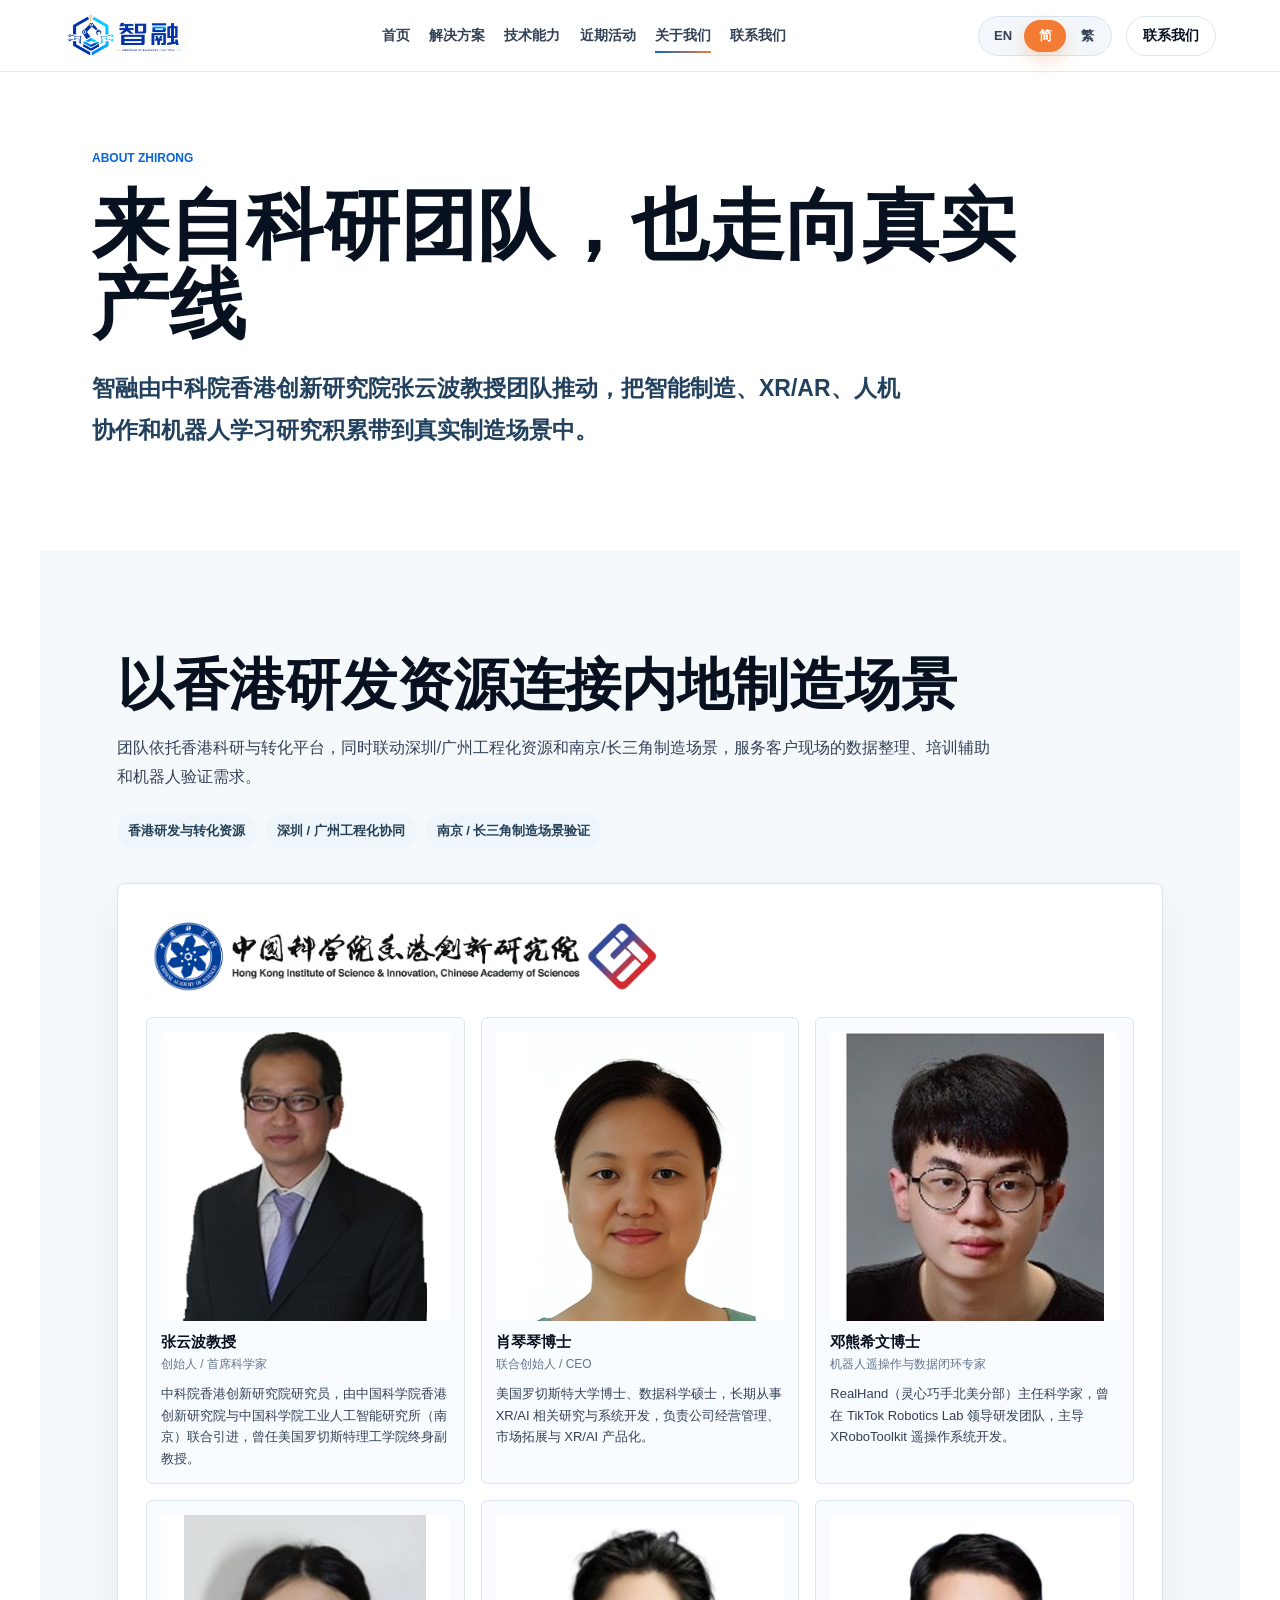
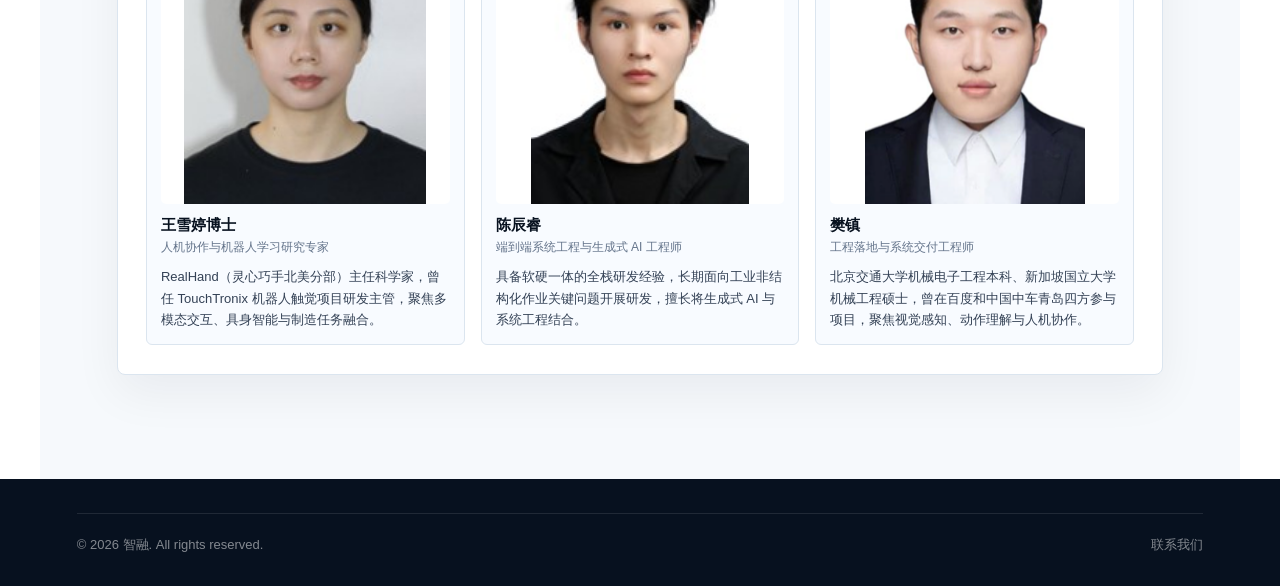
==== about.html @ 524737fd "Update site content and publish technology route media" ====
﻿<!doctype html>
<html lang="zh-CN">
  <head>
    <meta charset="utf-8" />
    <meta name="viewport" content="width=device-width, initial-scale=1" />
    <title>关于我们 | 智融</title>
    <meta name="description" content="智融由中科院香港创新研究院张云波教授团队推动，服务先进制造企业现场智能化升级。" />
    <link rel="icon" href="assets/brand/zhirong-logo.png" />
    <link rel="stylesheet" href="styles.css?v=20260602l" />
  </head>
  <body data-page="about">
    <header class="site-header" data-header>
      <a class="brand" href="index.html" aria-label="智融首页"><img src="assets/brand/zhirong-logo.png" alt="智融" /></a>
      <button class="nav-toggle" type="button" aria-label="打开导航" aria-expanded="false" data-nav-toggle><span></span><span></span></button>
      <nav class="site-nav" data-nav>
        <a href="index.html">首页</a>
        <a href="solutions.html">解决方案</a>
        <a href="technology.html">技术能力</a>
        <a href="activities.html">近期活动</a>
        <a href="about.html">关于我们</a>
        <a href="contact.html">联系我们</a>
      </nav>
      <div class="header-actions" aria-label="语言与联系入口">
        <div class="language-switch" role="group" aria-label="Language"><button type="button" data-lang="en">EN</button><button type="button" data-lang="zh-CN" class="active">简</button><button type="button" data-lang="zh-HK">繁</button></div>
        <a class="header-contact" href="contact.html">联系我们</a>
      </div>
    </header>

    <main>
      <section class="page-hero">
        <p class="eyebrow">About Zhirong</p>
        <h1>来自科研团队，也走向真实产线</h1>
        <p>智融由中科院香港创新研究院张云波教授团队推动，把智能制造、XR/AR、人机协作和机器人学习研究积累带到真实制造场景中。</p>
      </section>

      <section class="section about-section">
        <div class="about-copy">
          <h2>以香港研发资源连接内地制造场景</h2>
          <p>团队依托香港科研与转化平台，同时联动深圳/广州工程化资源和南京/长三角制造场景，服务客户现场的数据整理、培训辅助和机器人验证需求。</p>
          <div class="about-tags"><span>香港研发与转化资源</span><span>深圳 / 广州工程化协同</span><span>南京 / 长三角制造场景验证</span></div>
        </div>
        <div class="about-panel">
          <img src="assets/brand/hksi-logo.png" alt="中国科学院香港创新研究院" />
          <div class="team-portraits team-directory" aria-label="核心团队">
            <article><img src="assets/team/zhang-yunbo.png" alt="张云波教授" /><strong>张云波教授</strong><span>创始人 / 首席科学家</span><p>中科院香港创新研究院研究员，由中国科学院香港创新研究院与中国科学院工业人工智能研究所（南京）联合引进，曾任美国罗切斯特理工学院终身副教授。</p></article>
            <article><img src="assets/team/xiao-qinqin.png" alt="肖琴琴博士" /><strong>肖琴琴博士</strong><span>联合创始人 / CEO</span><p>美国罗切斯特大学博士、数据科学硕士，长期从事 XR/AI 相关研究与系统开发，负责公司经营管理、市场拓展与 XR/AI 产品化。</p></article>
            <article><img src="assets/team/deng-xiongxiwen.jpg" alt="邓熊希文博士" /><strong>邓熊希文博士</strong><span>机器人遥操作与数据闭环专家</span><p>RealHand（灵心巧手北美分部）主任科学家，曾在 TikTok Robotics Lab 领导研发团队，主导 XRoboToolkit 遥操作系统开发。</p></article>
            <article><img src="assets/team/wang-xueting.jpg" alt="王雪婷博士" /><strong>王雪婷博士</strong><span>人机协作与机器人学习研究专家</span><p>RealHand（灵心巧手北美分部）主任科学家，曾任 TouchTronix 机器人触觉项目研发主管，聚焦多模态交互、具身智能与制造任务融合。</p></article>
            <article><img src="assets/team/chen-chenrui.jpg" alt="陈辰睿" /><strong>陈辰睿</strong><span>端到端系统工程与生成式 AI 工程师</span><p>具备软硬一体的全栈研发经验，长期面向工业非结构化作业关键问题开展研发，擅长将生成式 AI 与系统工程结合。</p></article>
            <article><img src="assets/team/fan-zhen.png" alt="樊镇" /><strong>樊镇</strong><span>工程落地与系统交付工程师</span><p>北京交通大学机械电子工程本科、新加坡国立大学机械工程硕士，曾在百度和中国中车青岛四方参与项目，聚焦视觉感知、动作理解与人机协作。</p></article>
          </div>
        </div>
      </section>
    </main>

    <footer class="site-footer compact-footer">
      <div class="footer-bottom"><span>© 2026 智融. All rights reserved.</span><a href="contact.html">联系我们</a></div>
    </footer>
    <script src="script.js?v=20260602l"></script>
  </body>
</html>
---- styles.css ----
:root {
  color-scheme: light;
  --ink: #07111f;
  --ink-soft: #334155;
  --muted: #64748b;
  --line: #dbe5ef;
  --paper: #f6f9fc;
  --white: #ffffff;
  --blue: #0b64d8;
  --cyan: #02a5c7;
  --orange: #f47b34;
  --green: #0f9f6e;
  --radius: 8px;
  --shadow: 0 24px 72px rgba(15, 23, 42, 0.1);
  --content: 1240px;
}

* {
  box-sizing: border-box;
}

html {
  scroll-behavior: smooth;
  scroll-padding-top: 72px;
}

body {
  margin: 0;
  color: var(--ink);
  background: var(--white);
  font-family: Inter, "PingFang SC", "Microsoft YaHei", "Noto Sans SC", Arial, sans-serif;
  overflow-x: hidden;
}

body.nav-open {
  overflow: hidden;
}

a {
  color: inherit;
  text-decoration: none;
}

img {
  display: block;
  max-width: 100%;
}

h1,
h2,
h3,
p {
  margin-top: 0;
}

h1 {
  margin-bottom: 24px;
  max-width: 940px;
  font-size: clamp(46px, 5.7vw, 82px);
  line-height: 1.03;
  font-weight: 880;
}

html[lang="en"] h1 {
  font-size: clamp(38px, 4.3vw, 60px);
  line-height: 1.08;
}

body[data-page="home"] .hero h1 {
  max-width: 900px;
}

@media (min-width: 1280px) {
  body[data-page="home"] .hero h1 {
    font-size: 72px;
  }
}

h2 {
  margin-bottom: 18px;
  font-size: clamp(31px, 4.7vw, 56px);
  line-height: 1.08;
  font-weight: 840;
}

h3 {
  margin-bottom: 12px;
  font-size: 22px;
  line-height: 1.28;
}

p {
  color: var(--ink-soft);
  line-height: 1.82;
}

.site-header {
  position: fixed;
  inset: 0 0 auto;
  z-index: 40;
  display: flex;
  align-items: center;
  justify-content: space-between;
  gap: 18px;
  height: 72px;
  padding: 0 clamp(20px, 5vw, 72px);
  background: rgba(255, 255, 255, 0.86);
  border-bottom: 1px solid rgba(219, 229, 239, 0.78);
  backdrop-filter: blur(18px);
}

.site-header.is-scrolled {
  box-shadow: 0 12px 36px rgba(15, 23, 42, 0.08);
}

.brand {
  display: inline-flex;
  align-items: center;
  width: 126px;
}

.brand img {
  width: 100%;
}

.site-nav {
  display: flex;
  align-items: center;
  gap: clamp(12px, 1.5vw, 24px);
  color: var(--ink-soft);
  font-size: 14px;
  font-weight: 720;
}

.site-nav a {
  position: relative;
  padding: 10px 0;
}

.site-nav a::after {
  position: absolute;
  right: 0;
  bottom: 2px;
  left: 0;
  height: 2px;
  content: "";
  background: linear-gradient(90deg, var(--blue), var(--orange));
  transform: scaleX(0);
  transform-origin: left;
  transition: transform 180ms ease;
}

.site-nav a:hover::after,
.site-nav a.active::after {
  transform: scaleX(1);
}

.nav-toggle {
  display: none;
  width: 44px;
  height: 44px;
  padding: 0;
  background: var(--white);
  border: 1px solid var(--line);
  border-radius: 6px;
}

.nav-toggle span {
  display: block;
  width: 22px;
  height: 2px;
  margin: 6px auto;
  background: var(--ink);
}

.header-actions {
  display: flex;
  align-items: center;
  gap: 14px;
  flex: 0 0 auto;
}

.language-switch {
  display: inline-grid;
  grid-template-columns: repeat(3, 42px);
  height: 40px;
  padding: 3px;
  background: #f3f7fb;
  border: 1px solid var(--line);
  border-radius: 999px;
}

.language-switch button {
  min-width: 0;
  padding: 0;
  color: var(--ink-soft);
  font: inherit;
  font-size: 13px;
  font-weight: 850;
  background: transparent;
  border: 0;
  border-radius: 999px;
  cursor: pointer;
}

.language-switch button.active {
  color: var(--white);
  background: var(--orange);
  box-shadow: 0 8px 18px rgba(244, 123, 52, 0.24);
}

.header-contact {
  display: inline-flex;
  align-items: center;
  justify-content: center;
  min-height: 40px;
  padding: 0 16px;
  color: var(--ink);
  font-size: 14px;
  font-weight: 850;
  background: var(--white);
  border: 1px solid var(--line);
  border-radius: 999px;
}

.eyebrow {
  margin: 0 0 16px;
  color: var(--blue);
  font-size: 12px;
  font-weight: 850;
  letter-spacing: 0;
  text-transform: uppercase;
}

.hero {
  min-height: 100svh;
  width: 100%;
  margin: 0 auto;
  display: grid;
  grid-template-columns: minmax(560px, 1.08fr) minmax(430px, 0.92fr);
  gap: clamp(44px, 5.8vw, 92px);
  align-items: center;
  padding:
    126px max(clamp(42px, 6vw, 96px), calc((100vw - 1480px) / 2 + 96px))
    88px;
  overflow: hidden;
  background:
    radial-gradient(circle at 76% 22%, rgba(2, 165, 199, 0.14), transparent 32%),
    radial-gradient(circle at 48% 52%, rgba(11, 100, 216, 0.055), transparent 34%),
    linear-gradient(180deg, #ffffff 0%, #f8fbff 54%, #eef6fb 100%);
}

.hero-copy {
  position: relative;
  z-index: 2;
}

.hero-lede {
  max-width: 820px;
  margin-bottom: 32px;
  color: #21415e;
  font-size: clamp(18px, 1.65vw, 23px);
  font-weight: 680;
}

.hero-actions {
  display: flex;
  flex-wrap: wrap;
  gap: 14px;
}

.button {
  display: inline-flex;
  align-items: center;
  justify-content: center;
  min-height: 48px;
  padding: 0 22px;
  border-radius: 6px;
  font-size: 15px;
  font-weight: 820;
  transition:
    transform 180ms ease,
    box-shadow 180ms ease;
}

.button:hover {
  transform: translateY(-2px);
}

.button.primary {
  color: var(--white);
  background: linear-gradient(135deg, var(--blue), #084aa4);
  box-shadow: 0 16px 36px rgba(11, 100, 216, 0.26);
}

.button.secondary {
  color: var(--ink);
  background: var(--white);
  border: 1px solid var(--line);
}

.hero-visual {
  position: relative;
  min-height: 560px;
  overflow: hidden;
}

.hero-visual::before {
  position: absolute;
  inset: 8% -12% -8% 8%;
  content: "";
  background-image:
    linear-gradient(rgba(11, 100, 216, 0.08) 1px, transparent 1px),
    linear-gradient(90deg, rgba(11, 100, 216, 0.08) 1px, transparent 1px);
  background-size: 44px 44px;
  border-radius: 50%;
  mask-image: radial-gradient(circle, #000 32%, transparent 72%);
}

.visual-card {
  position: absolute;
  right: 0;
  bottom: 50%;
  width: min(620px, 100%);
  padding: 18px;
  background: rgba(255, 255, 255, 0.72);
  border: 1px solid rgba(219, 229, 239, 0.9);
  border-radius: var(--radius);
  box-shadow: var(--shadow);
  backdrop-filter: blur(16px);
  overflow: hidden;
  transform: translateY(50%);
}

.visual-card img {
  width: 100%;
  transform: translate3d(var(--mx, 0), var(--my, 0), 0);
  transition: transform 120ms ease-out;
}

.section {
  padding: 104px clamp(20px, 6vw, 92px);
  scroll-margin-top: 72px;
}

.section-heading {
  max-width: 900px;
  margin-bottom: 46px;
}

.pain-grid,
.solution-flow,
.evidence-grid,
.zigzag,
.body-grid,
.scenario-cards,
.events-layout,
.about-section,
.contact-section {
  max-width: var(--content);
  margin-right: auto;
  margin-left: auto;
}

.section-heading.center {
  margin-right: auto;
  margin-left: auto;
  text-align: center;
}

.pain-section .section-heading,
.solution-section .section-heading {
  max-width: 980px;
  margin-right: auto;
  margin-left: auto;
  text-align: center;
}

.page-hero {
  max-width: var(--content);
  margin: 0 auto;
  padding: 148px clamp(20px, 6vw, 72px) 76px;
}

.page-hero h1 {
  max-width: 980px;
  font-size: clamp(42px, 6vw, 78px);
  line-height: 1.03;
}

.page-hero p:not(.eyebrow) {
  max-width: 820px;
  color: #21415e;
  font-size: clamp(18px, 2vw, 23px);
  font-weight: 640;
}

.section-actions {
  display: flex;
  flex-wrap: wrap;
  justify-content: center;
  gap: 14px;
  max-width: var(--content);
  margin: 28px auto 0;
}

.section-actions.left {
  justify-content: flex-start;
}

.pain-section,
.body-section {
  background: var(--white);
}

.solution-section,
.about-section {
  background: var(--paper);
}

.brain-section,
.scenario-section,
.events-section {
  background: var(--white);
}

.pain-grid,
.solution-flow,
.body-grid,
.scenario-cards,
.events-layout {
  display: grid;
  gap: 18px;
}

.pain-grid {
  grid-template-columns: repeat(3, minmax(0, 1fr));
}

.compact-grid article {
  min-height: 250px;
}

.pain-grid article,
.hardware-card {
  padding: 28px;
  background: var(--white);
  border: 1px solid var(--line);
  border-radius: var(--radius);
  box-shadow: 0 18px 48px rgba(15, 23, 42, 0.06);
}

.pain-grid span {
  display: block;
  margin-bottom: 56px;
  color: var(--orange);
  font-size: 13px;
  font-weight: 850;
}

.solution-flow {
  grid-template-columns: repeat(4, minmax(0, 1fr));
  counter-reset: solution;
}

.solution-flow div {
  position: relative;
  min-height: 250px;
  padding: 28px;
  background: var(--white);
  border: 1px solid var(--line);
  border-radius: var(--radius);
}

.solution-flow div::before {
  counter-increment: solution;
  content: "0" counter(solution);
  display: block;
  margin-bottom: 72px;
  color: var(--blue);
  font-size: 13px;
  font-weight: 850;
}

.solution-flow strong {
  display: block;
  margin-bottom: 12px;
  font-size: 22px;
}

.page-flow div {
  min-height: 290px;
}

.evidence-grid {
  display: grid;
  grid-template-columns: repeat(3, minmax(0, 1fr));
  gap: 18px;
  margin-top: 30px;
}

.evidence-grid figure {
  min-width: 0;
  margin: 0;
  overflow: hidden;
  background: var(--white);
  border: 1px solid var(--line);
  border-radius: var(--radius);
  box-shadow: 0 18px 48px rgba(15, 23, 42, 0.06);
}

.evidence-grid img {
  width: 100%;
  aspect-ratio: 16 / 10;
  object-fit: cover;
  object-position: center;
  border-bottom: 1px solid var(--line);
}

.evidence-grid figcaption {
  min-height: 54px;
  display: flex;
  align-items: center;
  padding: 14px 16px;
  color: var(--ink-soft);
  font-size: 14px;
  font-weight: 760;
  line-height: 1.45;
}

.zigzag {
  display: grid;
  grid-template-columns: minmax(0, 0.92fr) minmax(420px, 1.08fr);
  gap: clamp(32px, 6vw, 82px);
  align-items: center;
  max-width: 1240px;
  margin-bottom: 72px;
}

.zigzag.reverse {
  grid-template-columns: minmax(420px, 1.05fr) minmax(0, 0.95fr);
}

.zigzag.reverse .copy-block {
  order: 2;
}

.copy-block h3 {
  font-size: clamp(26px, 3vw, 40px);
}

.copy-block p:not(.eyebrow) {
  max-width: 640px;
}

.copy-block ul {
  display: grid;
  gap: 12px;
  margin: 24px 0 0;
  padding: 0;
  list-style: none;
}

.copy-block li {
  position: relative;
  padding-left: 20px;
  color: var(--ink-soft);
  line-height: 1.65;
}

.copy-block li::before {
  position: absolute;
  top: 0.75em;
  left: 0;
  width: 7px;
  height: 7px;
  content: "";
  background: var(--orange);
  border-radius: 50%;
}

.ui-visual,
.pipeline-visual {
  min-height: 410px;
  padding: 24px;
  background:
    linear-gradient(135deg, rgba(11, 100, 216, 0.08), rgba(2, 165, 199, 0.04)),
    var(--white);
  border: 1px solid var(--line);
  border-radius: var(--radius);
  box-shadow: var(--shadow);
}

.ui-bar {
  display: flex;
  gap: 8px;
  margin-bottom: 28px;
}

.ui-bar span {
  width: 10px;
  height: 10px;
  background: #c7d4e6;
  border-radius: 50%;
}

.ui-grid {
  display: grid;
  grid-template-columns: repeat(2, minmax(0, 1fr));
  gap: 14px;
}

.ui-node {
  min-height: 84px;
  display: flex;
  align-items: center;
  padding: 16px;
  color: var(--ink-soft);
  font-weight: 780;
  background: #f8fbff;
  border: 1px solid var(--line);
  border-radius: 6px;
}

.ui-node.active {
  color: var(--blue);
  border-color: rgba(11, 100, 216, 0.42);
  box-shadow: inset 0 0 32px rgba(11, 100, 216, 0.08);
}

.ui-node.accent {
  color: var(--white);
  background: linear-gradient(135deg, var(--blue), var(--cyan));
  border-color: transparent;
}

.tech-figure {
  min-width: 0;
  margin: 0;
  overflow: hidden;
  background: var(--white);
  border: 1px solid var(--line);
  border-radius: var(--radius);
  box-shadow: 0 18px 48px rgba(15, 23, 42, 0.06);
}

.tech-figure img {
  width: 100%;
  aspect-ratio: 16 / 10;
  object-fit: cover;
  object-position: center;
  border-bottom: 1px solid var(--line);
}

.tech-figure figcaption {
  padding: 14px 16px 16px;
  color: var(--ink-soft);
  font-size: 14px;
  line-height: 1.55;
}

.capability-strip {
  display: grid;
  grid-template-columns: repeat(4, minmax(0, 1fr));
  gap: 18px;
  max-width: var(--content);
  margin: 0 auto;
}

.capability-strip article {
  padding: 26px;
  background: var(--white);
  border: 1px solid var(--line);
  border-radius: var(--radius);
  box-shadow: 0 18px 48px rgba(15, 23, 42, 0.06);
}

.capability-strip h3 {
  margin-bottom: 10px;
}

.capability-strip p {
  margin-bottom: 0;
  font-size: 15px;
}

.detail-grid {
  grid-template-columns: repeat(3, minmax(0, 1fr));
}

.technology-gallery {
  grid-template-columns: repeat(5, minmax(0, 1fr));
}

.route-axis-shell {
  max-width: var(--content);
  margin: 0 auto;
}

.route-axis {
  display: grid;
  grid-template-columns: repeat(5, minmax(0, 1fr));
  gap: 16px;
  margin: 0;
  padding: 0;
  list-style: none;
}

.route-axis li {
  position: relative;
  min-width: 0;
  min-height: 248px;
  padding: 26px 22px 22px;
  background: linear-gradient(180deg, #f9fbfe 0%, #eef5fb 100%);
  border: 1px solid var(--line);
  border-radius: var(--radius);
  box-shadow: 0 18px 48px rgba(15, 23, 42, 0.06);
}

.route-axis li::after {
  position: absolute;
  top: 36px;
  right: -12px;
  width: 24px;
  height: 2px;
  content: "";
  background: rgba(11, 100, 216, 0.22);
}

.route-axis li:last-child::after {
  display: none;
}

.route-axis span,
.proof-card span {
  display: inline-block;
  margin-bottom: 18px;
  color: var(--blue);
  font-size: 12px;
  font-weight: 850;
  text-transform: uppercase;
}

.route-axis strong {
  display: block;
  margin-bottom: 14px;
  font-size: 24px;
  line-height: 1.12;
}

.route-axis p {
  margin-bottom: 0;
  font-size: 15px;
  line-height: 1.72;
}

.technology-proofs {
  display: grid;
  grid-template-columns: repeat(2, minmax(0, 1fr));
  gap: 18px;
  max-width: var(--content);
  margin: 0 auto;
}

.proof-card {
  display: grid;
  grid-template-columns: minmax(250px, 0.92fr) minmax(0, 1.08fr);
  overflow: hidden;
  background: var(--white);
  border: 1px solid var(--line);
  border-radius: var(--radius);
  box-shadow: 0 18px 48px rgba(15, 23, 42, 0.06);
}

.proof-card img {
  width: 100%;
  height: 100%;
  min-height: 280px;
  object-fit: cover;
  object-position: center;
  border-right: 1px solid var(--line);
}

.proof-card > div {
  padding: 26px;
}

.proof-card h3 {
  margin-bottom: 12px;
  font-size: clamp(24px, 2.2vw, 34px);
}

.proof-card p {
  margin-bottom: 0;
  font-size: 15px;
}

.tech-stage-media {
  display: grid;
  gap: 16px;
}

.tech-video-card {
  overflow: hidden;
  background: var(--white);
  border: 1px solid var(--line);
  border-radius: var(--radius);
  box-shadow: 0 18px 48px rgba(15, 23, 42, 0.06);
}

.tech-video-copy {
  position: relative;
  padding: 16px 54px 16px 18px;
}

.tech-video-copy strong,
.tech-video-copy span {
  display: block;
}

.tech-video-copy strong {
  margin-bottom: 6px;
  font-size: 15px;
}

.tech-video-copy span {
  color: var(--muted);
  font-size: 13px;
  line-height: 1.5;
}

.tech-video-toggle summary {
  list-style: none;
  cursor: pointer;
}

.tech-video-toggle summary::-webkit-details-marker {
  display: none;
}

.tech-video-toggle summary::after {
  position: absolute;
  top: 50%;
  right: 18px;
  width: 28px;
  height: 28px;
  display: grid;
  place-items: center;
  content: "▶";
  color: var(--white);
  font-size: 11px;
  font-weight: 800;
  background: var(--blue);
  border-radius: 999px;
  transform: translateY(-50%);
}

.tech-video-toggle[open] summary::after {
  content: "−";
  font-size: 18px;
}

.tech-video-card video {
  width: 100%;
  display: block;
  margin-top: 0;
  background: #000;
}

.body-grid {
  grid-template-columns: repeat(3, minmax(0, 1fr));
}

.hardware-card {
  display: grid;
  grid-template-rows: 240px 1fr;
  overflow: hidden;
  padding: 0;
}

.product-shot,
.product-emblem {
  display: grid;
  place-items: center;
  padding: 24px;
  background: var(--white);
  border-bottom: 1px solid var(--line);
}

.product-shot img {
  max-width: 100%;
  filter: drop-shadow(0 20px 40px rgba(15, 23, 42, 0.12));
}

.product-emblem img {
  width: min(280px, 84%);
}

.product-emblem.compact img {
  width: 170px;
}

.hardware-copy {
  padding: 26px;
}

.hardware-copy span {
  display: block;
  margin-bottom: 14px;
  color: var(--blue);
  font-size: 12px;
  font-weight: 850;
  text-transform: uppercase;
}

.hardware-copy p {
  margin-bottom: 0;
}

.scenario-cards {
  grid-template-columns: repeat(4, minmax(0, 1fr));
}

.scenario-card {
  position: relative;
  min-height: 430px;
  display: flex;
  align-items: end;
  overflow: hidden;
  padding: 24px;
  color: var(--white);
  background: #111827;
  border: 1px solid var(--line);
  border-radius: var(--radius);
}

.scenario-card::before {
  position: absolute;
  inset: 0;
  content: "";
  background:
    linear-gradient(180deg, transparent 0%, rgba(8, 17, 31, 0.82) 70%),
    var(--scene);
  background-position: center;
  background-size: cover;
  transition: transform 220ms ease;
}

.scenario-card:hover::before {
  transform: scale(1.04);
}

.scenario-card div {
  position: relative;
  z-index: 1;
}

.scenario-card span {
  display: block;
  margin-bottom: 12px;
  color: #93e9ff;
  font-size: 11px;
  font-weight: 850;
  text-transform: uppercase;
}

.scenario-card p {
  color: rgba(255, 255, 255, 0.78);
}

.scenario-card.sort {
  --scene: linear-gradient(135deg, rgba(11, 100, 216, 0.3), rgba(0, 0, 0, 0.1)), url("assets/illustrations/hero-robot-platform.jpg");
}

.scenario-card.waste {
  --scene:
    linear-gradient(135deg, rgba(15, 159, 110, 0.46), rgba(0, 0, 0, 0.24)),
    url("assets/illustrations/core-pain-points.png");
}

.scenario-card.rail {
  --scene:
    linear-gradient(135deg, rgba(244, 123, 52, 0.38), rgba(0, 0, 0, 0.2)),
    url("assets/illustrations/embodied-roadmap.png");
}

.scenario-card.twin {
  --scene:
    linear-gradient(135deg, rgba(2, 165, 199, 0.34), rgba(0, 0, 0, 0.18)),
    url("assets/illustrations/zhirong-first-page.png");
}

.events-section {
  background: var(--paper);
}

.events-layout {
  grid-template-columns: minmax(0, 1.18fr) minmax(360px, 0.82fr);
  align-items: stretch;
}

.featured-event,
.event-list article {
  background: var(--white);
  border: 1px solid var(--line);
  border-radius: var(--radius);
  box-shadow: 0 18px 48px rgba(15, 23, 42, 0.06);
}

.featured-event {
  display: grid;
  grid-template-columns: minmax(300px, 0.94fr) minmax(0, 1.06fr);
  overflow: hidden;
}

.event-stack {
  display: grid;
  gap: 18px;
}

.event-media {
  display: grid;
  grid-template-rows: minmax(260px, 1fr) auto;
  min-width: 0;
  border-right: 1px solid var(--line);
}

.event-media > img {
  width: 100%;
  height: 100%;
  min-height: 360px;
  object-fit: cover;
  object-position: center;
}

.event-gallery {
  display: grid;
  grid-template-columns: repeat(3, minmax(0, 1fr));
  gap: 1px;
  background: var(--line);
  border-top: 1px solid var(--line);
}

.event-gallery img {
  width: 100%;
  aspect-ratio: 4 / 3;
  object-fit: cover;
  object-position: center;
  background: var(--white);
}

.featured-event > div:not(.event-media) {
  display: flex;
  flex-direction: column;
  align-items: flex-start;
  justify-content: center;
  padding: clamp(26px, 4vw, 44px);
}

.featured-event span,
.event-list time {
  display: block;
  margin-bottom: 14px;
  color: var(--blue);
  font-size: 12px;
  font-weight: 850;
  letter-spacing: 0;
  text-transform: uppercase;
}

.featured-event h3 {
  font-size: clamp(26px, 3vw, 38px);
}

.featured-event p {
  margin-bottom: 24px;
}

.event-list {
  display: grid;
  gap: 14px;
}

.event-list article {
  padding: 24px;
}

.event-list h3 {
  margin-bottom: 8px;
  font-size: 20px;
}

.event-list p {
  margin-bottom: 0;
  font-size: 15px;
}

.home-event,
.split-feature {
  display: grid;
  grid-template-columns: minmax(0, 0.95fr) minmax(420px, 1.05fr);
  gap: clamp(28px, 5vw, 68px);
  align-items: center;
  max-width: var(--content);
  margin: 0 auto;
}

.home-event img,
.split-feature img {
  width: 100%;
  aspect-ratio: 16 / 10;
  object-fit: cover;
  object-position: center;
  border: 1px solid var(--line);
  border-radius: var(--radius);
  box-shadow: var(--shadow);
}

.split-feature {
  grid-template-columns: minmax(0, 0.9fr) minmax(420px, 1.1fr);
}


.contact-topics {
  grid-template-columns: repeat(2, minmax(0, 1fr));
  margin-top: 22px;
}

.about-section {
  display: grid;
  grid-template-columns: minmax(360px, 0.74fr) minmax(620px, 1.26fr);
  gap: clamp(34px, 5vw, 72px);
  align-items: center;
  max-width: min(1500px, calc(100vw - 80px));
}

body[data-page="about"] .about-section {
  grid-template-columns: 1fr;
  gap: 34px;
}

body[data-page="about"] .about-copy {
  max-width: 880px;
}

.about-panel {
  padding: clamp(22px, 2.2vw, 34px);
  background: var(--white);
  border: 1px solid var(--line);
  border-radius: var(--radius);
  box-shadow: 0 18px 48px rgba(15, 23, 42, 0.06);
}

.about-panel > img {
  max-width: min(520px, 100%);
}

body[data-page="about"] .about-panel {
  width: 100%;
}

.team-portraits {
  display: grid;
  grid-template-columns: repeat(2, minmax(0, 1fr));
  gap: 16px;
  margin-top: 18px;
}

.compact-team,
.team-directory {
  grid-template-columns: repeat(3, minmax(0, 1fr));
}

.team-portraits article {
  min-width: 0;
  padding: 14px;
  background: #f8fbff;
  border: 1px solid var(--line);
  border-radius: 6px;
}

.team-portraits img {
  width: 100%;
  aspect-ratio: 1 / 1;
  height: auto;
  object-fit: contain;
  object-position: center;
  background: var(--white);
  border-radius: 5px;
}

.compact-team img,
.team-directory img {
  aspect-ratio: 1 / 1;
  height: auto;
}

.team-portraits strong,
.team-portraits span {
  display: block;
}

.team-portraits strong {
  margin-top: 12px;
  font-size: 15px;
}

.team-portraits span {
  margin-top: 4px;
  color: var(--muted);
  font-size: 12px;
  line-height: 1.45;
}

.team-directory p {
  margin: 10px 0 0;
  color: var(--ink-soft);
  font-size: 13px;
  line-height: 1.65;
}

.about-tags {
  display: flex;
  flex-wrap: wrap;
  gap: 10px;
  margin-top: 22px;
}

.about-tags span {
  padding: 9px 11px;
  color: #254158;
  font-size: 13px;
  font-weight: 760;
  background: #eef5fb;
  border-radius: 999px;
}

.contact-section {
  display: grid;
  grid-template-columns: minmax(0, 1fr) 330px;
  gap: clamp(28px, 6vw, 80px);
  align-items: center;
  background: linear-gradient(135deg, #f8fbff 0%, #eef7fc 100%);
}

.contact-copy p {
  max-width: 760px;
}

.wechat-card {
  padding: 18px;
  text-align: center;
  background: var(--white);
  border: 1px solid var(--line);
  border-radius: var(--radius);
  box-shadow: var(--shadow);
}

.wechat-card img {
  width: 100%;
  border-radius: 6px;
}

.wechat-card strong,
.wechat-card span {
  display: block;
}

.wechat-card strong {
  margin-top: 14px;
  font-size: 18px;
}

.wechat-card span {
  margin-top: 6px;
  color: var(--muted);
  font-size: 13px;
}

.email-link {
  display: inline-flex;
  align-items: center;
  justify-content: center;
  min-height: 38px;
  margin-top: 14px;
  padding: 0 14px;
  color: var(--blue);
  font-size: 14px;
  font-weight: 820;
  background: #eef5ff;
  border: 1px solid #d8e8ff;
  border-radius: 6px;
}

.zrbot-widget {
  position: fixed;
  right: 24px;
  bottom: 24px;
  z-index: 60;
  min-height: 52px;
  display: inline-flex;
  align-items: center;
  justify-content: center;
  gap: 10px;
  padding: 0 18px;
  color: var(--white);
  font-weight: 850;
  background: linear-gradient(135deg, var(--blue), #084aa4);
  border-radius: 8px;
  box-shadow: 0 18px 42px rgba(11, 100, 216, 0.28);
}

.zrbot-widget span {
  display: inline-flex;
  align-items: center;
  justify-content: center;
  width: 28px;
  height: 28px;
  background: rgba(255, 255, 255, 0.18);
  border-radius: 50%;
}

.site-footer {
  padding: 64px clamp(20px, 6vw, 92px) 32px;
  color: rgba(255, 255, 255, 0.86);
  background: #07111f;
}

.compact-footer {
  padding-top: 34px;
}

.footer-brand {
  display: flex;
  align-items: center;
  gap: 16px;
  margin-bottom: 42px;
}

.footer-brand img {
  width: 118px;
  padding: 4px 8px;
  background: var(--white);
  border-radius: 6px;
}

.footer-brand p,
.site-footer p {
  color: rgba(255, 255, 255, 0.7);
  margin-bottom: 0;
}

.footer-links {
  display: grid;
  grid-template-columns: repeat(4, minmax(0, 1fr));
  gap: 24px;
  margin-bottom: 44px;
}

.footer-links h3 {
  margin-bottom: 16px;
  font-size: 15px;
}

.footer-links a {
  display: block;
  margin-bottom: 10px;
  color: rgba(255, 255, 255, 0.58);
  font-size: 14px;
}

.footer-bottom {
  display: flex;
  justify-content: space-between;
  gap: 20px;
  padding-top: 22px;
  color: rgba(255, 255, 255, 0.5);
  font-size: 13px;
  border-top: 1px solid rgba(255, 255, 255, 0.1);
}

@media (max-width: 1120px) {
  .site-header {
    gap: 12px;
  }

  .site-nav {
    gap: 12px;
    font-size: 13px;
  }

  .header-contact {
    display: none;
  }

  .hero {
    grid-template-columns: 1fr;
    min-height: auto;
  }

  .hero-visual {
    min-height: auto;
  }

  .visual-card {
    position: relative;
    right: auto;
    bottom: auto;
    width: min(720px, 100%);
    margin-top: 18px;
    transform: none;
  }

  .solution-flow,
  .evidence-grid,
  .body-grid,
  .scenario-cards,
  .events-layout,
  .featured-event,
  .capability-strip,
  .detail-grid,
  .technology-gallery,
  .technology-proofs,
  .home-event,
  .split-feature,
  .about-section {
    grid-template-columns: repeat(2, minmax(0, 1fr));
  }

  .route-axis {
    grid-template-columns: repeat(3, minmax(0, 1fr));
  }

  .proof-card {
    grid-template-columns: 1fr;
  }

  .proof-card img {
    min-height: 220px;
    border-right: 0;
    border-bottom: 1px solid var(--line);
  }

  .compact-team,
  .team-directory {
    grid-template-columns: repeat(2, minmax(0, 1fr));
  }
}

@media (max-width: 980px) {
  html {
    scroll-padding-top: 66px;
  }

  .site-header {
    height: 66px;
    padding: 0 18px;
  }

  .brand {
    width: 112px;
  }

  .nav-toggle {
    display: block;
    z-index: 42;
  }

  .site-nav {
    position: fixed;
    inset: 66px 0 auto;
    display: grid;
    gap: 0;
    padding: 14px 20px 24px;
    background: rgba(255, 255, 255, 0.98);
    border-bottom: 1px solid var(--line);
    transform: translateY(-120%);
    transition: transform 180ms ease;
  }

  body.nav-open .site-nav {
    transform: translateY(0);
  }

  .site-nav a {
    padding: 14px 0;
  }

  .header-actions {
    margin-left: auto;
    gap: 8px;
  }

  .language-switch {
    grid-template-columns: repeat(3, 34px);
    height: 36px;
  }

  .language-switch button {
    font-size: 12px;
  }

  .hero {
    padding: 106px 20px 76px;
  }

  h1 {
    font-size: 42px;
  }

  html[lang="en"] h1 {
    font-size: 38px;
  }

  .section {
    padding: 76px 20px;
    scroll-margin-top: 66px;
  }

  .page-hero {
    padding: 116px 20px 58px;
  }

  .page-hero h1 {
    font-size: 42px;
  }

  .pain-grid,
  .solution-flow,
  .evidence-grid,
  .zigzag,
  .zigzag.reverse,
  .body-grid,
  .scenario-cards,
  .events-layout,
  .featured-event,
  .capability-strip,
  .detail-grid,
  .technology-gallery,
  .technology-proofs,
  .home-event,
  .split-feature,
  .about-section,
  .contact-section,
  .footer-links {
    grid-template-columns: 1fr;
  }

  .route-axis {
    grid-template-columns: 1fr;
  }

  .event-media {
    border-right: 0;
    border-bottom: 1px solid var(--line);
  }

  .event-media > img {
    min-height: 260px;
  }

  .zigzag.reverse .copy-block {
    order: 0;
  }

  .ui-visual,
  .pipeline-visual {
    min-height: 320px;
  }

  .pipeline-visual {
    grid-template-columns: 1fr;
  }

  .pipeline-visual div,
  .pipeline-visual div:nth-child(2n) {
    min-height: 72px;
    align-items: center;
  }

  .hardware-card {
    grid-template-rows: 220px 1fr;
  }

  .home-event img,
  .split-feature img {
    aspect-ratio: 4 / 3;
  }

  .contact-section {
    gap: 28px;
  }

  .wechat-card {
    max-width: 340px;
  }

  .team-portraits {
    grid-template-columns: 1fr;
  }

  .footer-bottom {
    display: grid;
  }
}

@media (max-width: 480px) {
  .hero-actions,
  .button {
    width: 100%;
  }

  .hero-actions {
    display: grid;
  }

  .ui-grid {
    grid-template-columns: 1fr;
  }

  .brand {
    width: 96px;
  }

  .language-switch {
    grid-template-columns: repeat(3, 30px);
  }

  .zrbot-widget {
    right: 16px;
    bottom: 16px;
    width: 54px;
    min-height: 54px;
    padding: 0;
    gap: 0;
    overflow: hidden;
    font-size: 0;
    border-radius: 999px;
  }

  .zrbot-widget span {
    width: 32px;
    height: 32px;
    font-size: 13px;
  }
}
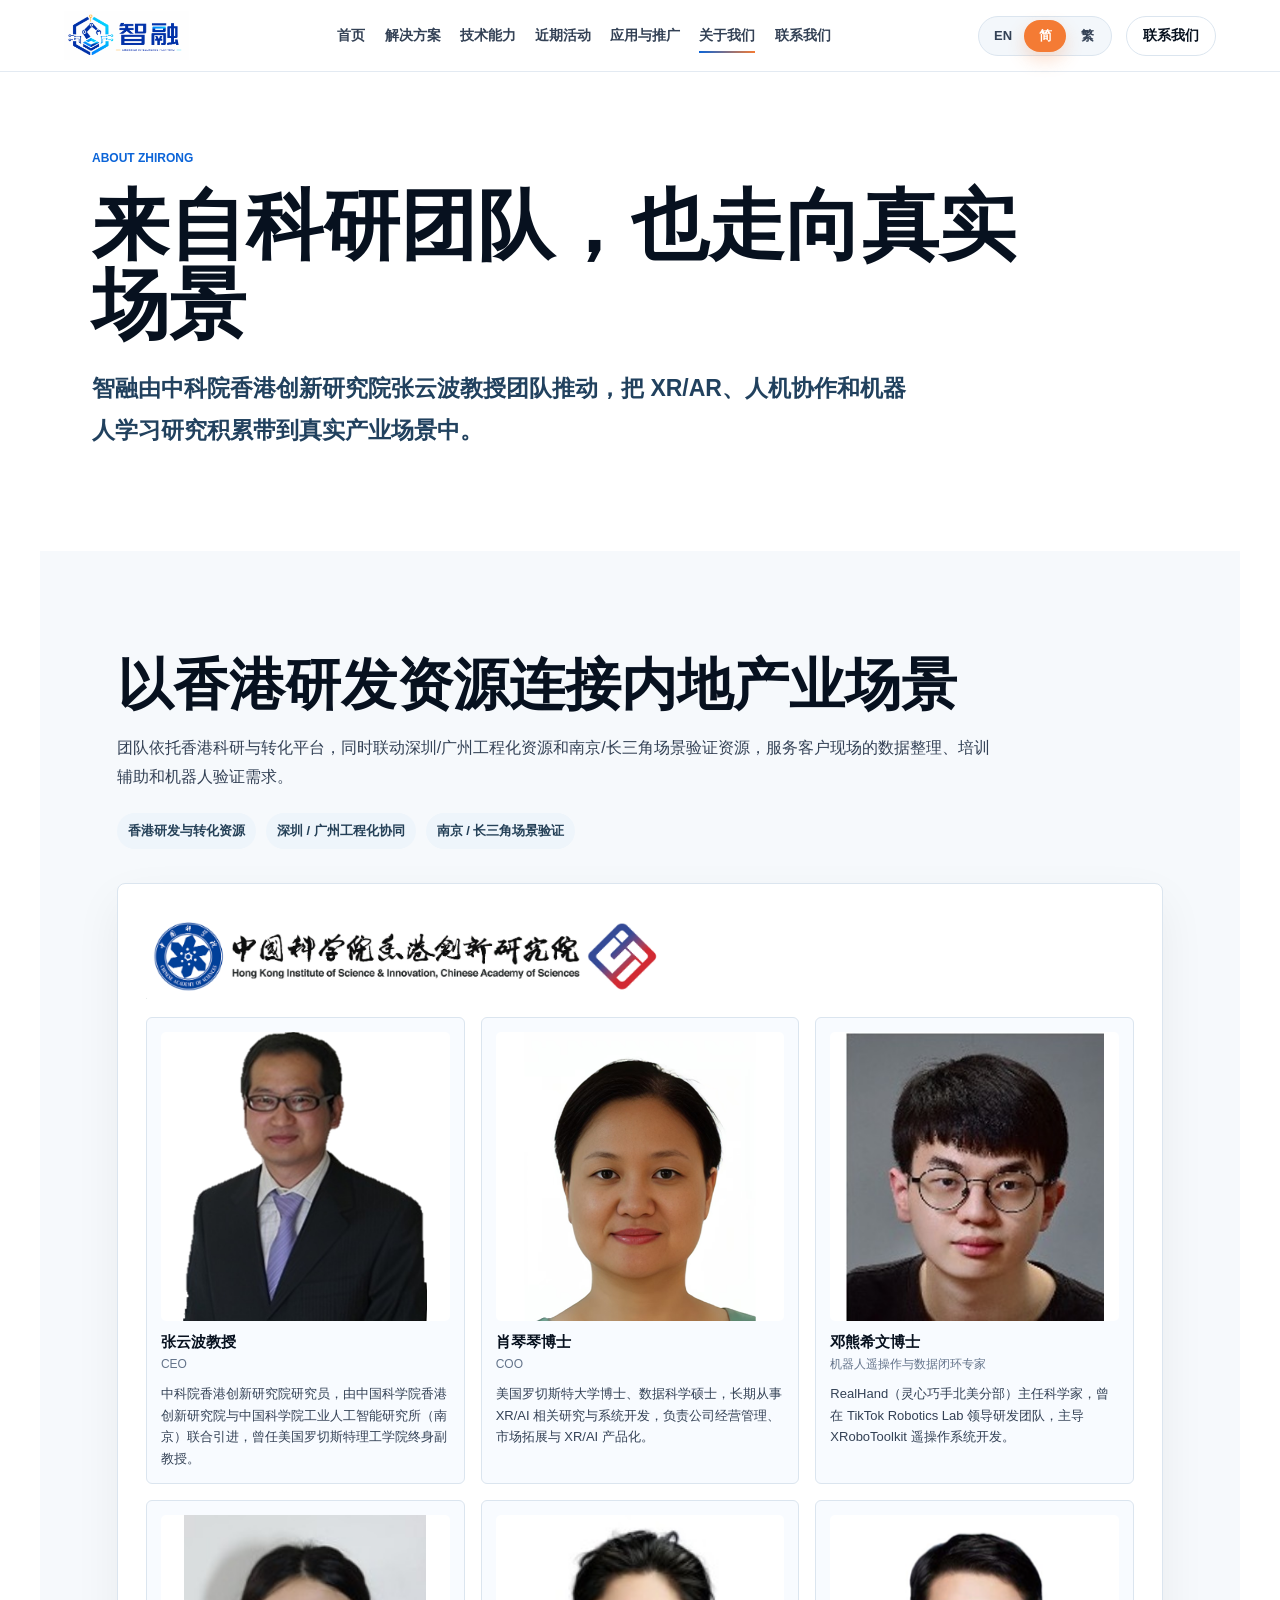
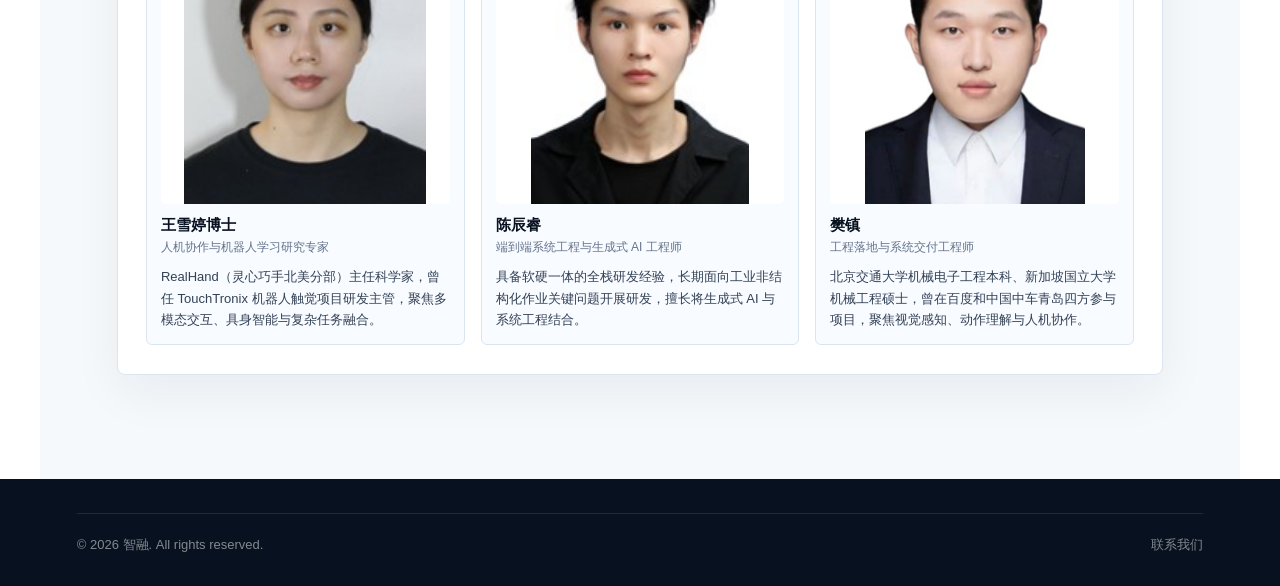
==== commit de623035: "Update applications and adoption page" ====
--- a/about.html
+++ b/about.html
@@ -4,9 +4,9 @@
     <meta charset="utf-8" />
     <meta name="viewport" content="width=device-width, initial-scale=1" />
     <title>关于我们 | 智融</title>
-    <meta name="description" content="智融由中科院香港创新研究院张云波教授团队推动，服务先进制造企业现场智能化升级。" />
+    <meta name="description" content="智融由中科院香港创新研究院张云波教授团队推动，面向真实场景推进智能化落地。" />
     <link rel="icon" href="assets/brand/zhirong-logo.png" />
-    <link rel="stylesheet" href="styles.css?v=20260602l" />
+    <link rel="stylesheet" href="styles.css?v=20260603b" />
   </head>
   <body data-page="about">
     <header class="site-header" data-header>
@@ -17,6 +17,7 @@
         <a href="solutions.html">解决方案</a>
         <a href="technology.html">技术能力</a>
         <a href="activities.html">近期活动</a>
+        <a href="applications.html">应用与推广</a>
         <a href="about.html">关于我们</a>
         <a href="contact.html">联系我们</a>
       </nav>
@@ -29,23 +30,23 @@
     <main>
       <section class="page-hero">
         <p class="eyebrow">About Zhirong</p>
-        <h1>来自科研团队，也走向真实产线</h1>
-        <p>智融由中科院香港创新研究院张云波教授团队推动，把智能制造、XR/AR、人机协作和机器人学习研究积累带到真实制造场景中。</p>
+        <h1>来自科研团队，也走向真实场景</h1>
+        <p>智融由中科院香港创新研究院张云波教授团队推动，把 XR/AR、人机协作和机器人学习研究积累带到真实产业场景中。</p>
       </section>
 
       <section class="section about-section">
         <div class="about-copy">
-          <h2>以香港研发资源连接内地制造场景</h2>
-          <p>团队依托香港科研与转化平台，同时联动深圳/广州工程化资源和南京/长三角制造场景，服务客户现场的数据整理、培训辅助和机器人验证需求。</p>
-          <div class="about-tags"><span>香港研发与转化资源</span><span>深圳 / 广州工程化协同</span><span>南京 / 长三角制造场景验证</span></div>
+          <h2>以香港研发资源连接内地产业场景</h2>
+          <p>团队依托香港科研与转化平台，同时联动深圳/广州工程化资源和南京/长三角场景验证资源，服务客户现场的数据整理、培训辅助和机器人验证需求。</p>
+          <div class="about-tags"><span>香港研发与转化资源</span><span>深圳 / 广州工程化协同</span><span>南京 / 长三角场景验证</span></div>
         </div>
         <div class="about-panel">
           <img src="assets/brand/hksi-logo.png" alt="中国科学院香港创新研究院" />
           <div class="team-portraits team-directory" aria-label="核心团队">
-            <article><img src="assets/team/zhang-yunbo.png" alt="张云波教授" /><strong>张云波教授</strong><span>创始人 / 首席科学家</span><p>中科院香港创新研究院研究员，由中国科学院香港创新研究院与中国科学院工业人工智能研究所（南京）联合引进，曾任美国罗切斯特理工学院终身副教授。</p></article>
-            <article><img src="assets/team/xiao-qinqin.png" alt="肖琴琴博士" /><strong>肖琴琴博士</strong><span>联合创始人 / CEO</span><p>美国罗切斯特大学博士、数据科学硕士，长期从事 XR/AI 相关研究与系统开发，负责公司经营管理、市场拓展与 XR/AI 产品化。</p></article>
+            <article><img src="assets/team/zhang-yunbo.png" alt="张云波教授" /><strong>张云波教授</strong><span>CEO</span><p>中科院香港创新研究院研究员，由中国科学院香港创新研究院与中国科学院工业人工智能研究所（南京）联合引进，曾任美国罗切斯特理工学院终身副教授。</p></article>
+            <article><img src="assets/team/xiao-qinqin.png" alt="肖琴琴博士" /><strong>肖琴琴博士</strong><span>COO</span><p>美国罗切斯特大学博士、数据科学硕士，长期从事 XR/AI 相关研究与系统开发，负责公司经营管理、市场拓展与 XR/AI 产品化。</p></article>
             <article><img src="assets/team/deng-xiongxiwen.jpg" alt="邓熊希文博士" /><strong>邓熊希文博士</strong><span>机器人遥操作与数据闭环专家</span><p>RealHand（灵心巧手北美分部）主任科学家，曾在 TikTok Robotics Lab 领导研发团队，主导 XRoboToolkit 遥操作系统开发。</p></article>
-            <article><img src="assets/team/wang-xueting.jpg" alt="王雪婷博士" /><strong>王雪婷博士</strong><span>人机协作与机器人学习研究专家</span><p>RealHand（灵心巧手北美分部）主任科学家，曾任 TouchTronix 机器人触觉项目研发主管，聚焦多模态交互、具身智能与制造任务融合。</p></article>
+            <article><img src="assets/team/wang-xueting.jpg" alt="王雪婷博士" /><strong>王雪婷博士</strong><span>人机协作与机器人学习研究专家</span><p>RealHand（灵心巧手北美分部）主任科学家，曾任 TouchTronix 机器人触觉项目研发主管，聚焦多模态交互、具身智能与复杂任务融合。</p></article>
             <article><img src="assets/team/chen-chenrui.jpg" alt="陈辰睿" /><strong>陈辰睿</strong><span>端到端系统工程与生成式 AI 工程师</span><p>具备软硬一体的全栈研发经验，长期面向工业非结构化作业关键问题开展研发，擅长将生成式 AI 与系统工程结合。</p></article>
             <article><img src="assets/team/fan-zhen.png" alt="樊镇" /><strong>樊镇</strong><span>工程落地与系统交付工程师</span><p>北京交通大学机械电子工程本科、新加坡国立大学机械工程硕士，曾在百度和中国中车青岛四方参与项目，聚焦视觉感知、动作理解与人机协作。</p></article>
           </div>
@@ -56,7 +57,7 @@
     <footer class="site-footer compact-footer">
       <div class="footer-bottom"><span>© 2026 智融. All rights reserved.</span><a href="contact.html">联系我们</a></div>
     </footer>
-    <script src="script.js?v=20260602l"></script>
+    <script src="script.js?v=20260603b"></script>
   </body>
 </html>
 
--- a/styles.css
+++ b/styles.css
@@ -1210,6 +1210,201 @@
   color: var(--muted);
   font-size: 12px;
   line-height: 1.45;
+}
+
+.about-origin {
+  margin: 18px 0 0;
+  color: #34506a;
+  font-size: 15px;
+  font-weight: 620;
+}
+
+.slide-frame {
+  max-width: var(--content);
+  margin: 0 auto 28px;
+  overflow: hidden;
+  background: var(--white);
+  border: 1px solid var(--line);
+  border-radius: var(--radius);
+  box-shadow: 0 18px 48px rgba(15, 23, 42, 0.06);
+}
+
+.slide-frame img {
+  width: 100%;
+}
+
+.impact-grid {
+  display: grid;
+  grid-template-columns: repeat(3, minmax(0, 1fr));
+  gap: 18px;
+  max-width: var(--content);
+  margin: 0 auto;
+}
+
+.impact-grid-tight {
+  margin-top: 18px;
+}
+
+.impact-card {
+  padding: 26px;
+  background: var(--white);
+  border: 1px solid var(--line);
+  border-radius: var(--radius);
+  box-shadow: 0 18px 48px rgba(15, 23, 42, 0.06);
+}
+
+.impact-card > span {
+  display: inline-block;
+  margin-bottom: 16px;
+  color: var(--blue);
+  font-size: 12px;
+  font-weight: 850;
+  text-transform: uppercase;
+}
+
+.impact-card h3 {
+  font-size: 24px;
+}
+
+.impact-note,
+.impact-list p {
+  margin-bottom: 14px;
+  font-size: 15px;
+}
+
+.logo-pair {
+  display: grid;
+  grid-template-columns: repeat(3, minmax(0, 1fr));
+  gap: 14px;
+}
+
+.logo-tile {
+  min-width: 0;
+  display: grid;
+  align-content: start;
+  gap: 10px;
+  padding: 18px;
+  background: #f8fbff;
+  border: 1px solid var(--line);
+  border-radius: 6px;
+}
+
+.logo-tile img {
+  width: 100%;
+  aspect-ratio: 16 / 9;
+  object-fit: contain;
+  object-position: center;
+}
+
+.logo-tile strong {
+  font-size: 14px;
+  line-height: 1.4;
+}
+
+.wordmark-chip {
+  min-height: 90px;
+  display: grid;
+  place-items: center;
+  padding: 16px;
+  color: var(--blue);
+  font-size: 26px;
+  font-weight: 850;
+  line-height: 1.1;
+  text-align: center;
+  background: linear-gradient(135deg, #eef5ff, #f8fbff);
+  border: 1px solid #d7e6ff;
+  border-radius: 6px;
+}
+
+.wordmark-chip-dark {
+  min-height: 76px;
+  color: #8c1515;
+  font-size: 22px;
+  background: linear-gradient(135deg, #fff7f7, #fffefe);
+  border-color: #f1d5d5;
+}
+
+.badge-cloud {
+  display: flex;
+  flex-wrap: wrap;
+  gap: 10px;
+}
+
+.badge-cloud span {
+  padding: 10px 12px;
+  color: #254158;
+  font-size: 13px;
+  font-weight: 760;
+  background: #eef5fb;
+  border-radius: 999px;
+}
+
+.impact-proof {
+  max-width: var(--content);
+  margin: 0 auto;
+}
+
+.impact-actions {
+  display: flex;
+  flex-wrap: wrap;
+  gap: 12px;
+  margin-top: 24px;
+}
+
+.quote-card {
+  text-align: center;
+}
+
+.quote-logo {
+  width: min(220px, 100%);
+  margin: 4px auto 18px;
+}
+
+.quote-logo-seal {
+  width: min(148px, 100%);
+}
+
+.stanford-lockup {
+  display: grid;
+  justify-items: center;
+  gap: 12px;
+  margin: 6px auto 20px;
+}
+
+.stanford-seal {
+  width: min(112px, 42%);
+  aspect-ratio: 1;
+  object-fit: contain;
+}
+
+.stanford-wordmark {
+  width: min(300px, 88%);
+  max-height: 86px;
+  object-fit: contain;
+}
+
+.impact-roadmap {
+  display: grid;
+  grid-template-columns: repeat(6, minmax(0, 1fr));
+  gap: 14px;
+  max-width: var(--content);
+  margin: 0 auto;
+}
+
+.impact-roadmap div {
+  min-height: 110px;
+  display: grid;
+  place-items: center;
+  padding: 16px;
+  color: var(--ink);
+  font-size: 18px;
+  font-weight: 780;
+  line-height: 1.45;
+  text-align: center;
+  background: linear-gradient(180deg, #f9fbfe 0%, #eef5fb 100%);
+  border: 1px solid var(--line);
+  border-radius: var(--radius);
+  box-shadow: 0 18px 48px rgba(15, 23, 42, 0.06);
 }
 
 .team-directory p {
@@ -1418,6 +1613,7 @@
   .events-layout,
   .featured-event,
   .capability-strip,
+  .impact-grid,
   .detail-grid,
   .technology-gallery,
   .technology-proofs,
@@ -1535,6 +1731,7 @@
   .events-layout,
   .featured-event,
   .capability-strip,
+  .impact-grid,
   .detail-grid,
   .technology-gallery,
   .technology-proofs,
@@ -1547,6 +1744,11 @@
   }
 
   .route-axis {
+    grid-template-columns: 1fr;
+  }
+
+  .logo-pair,
+  .impact-roadmap {
     grid-template-columns: 1fr;
   }
 
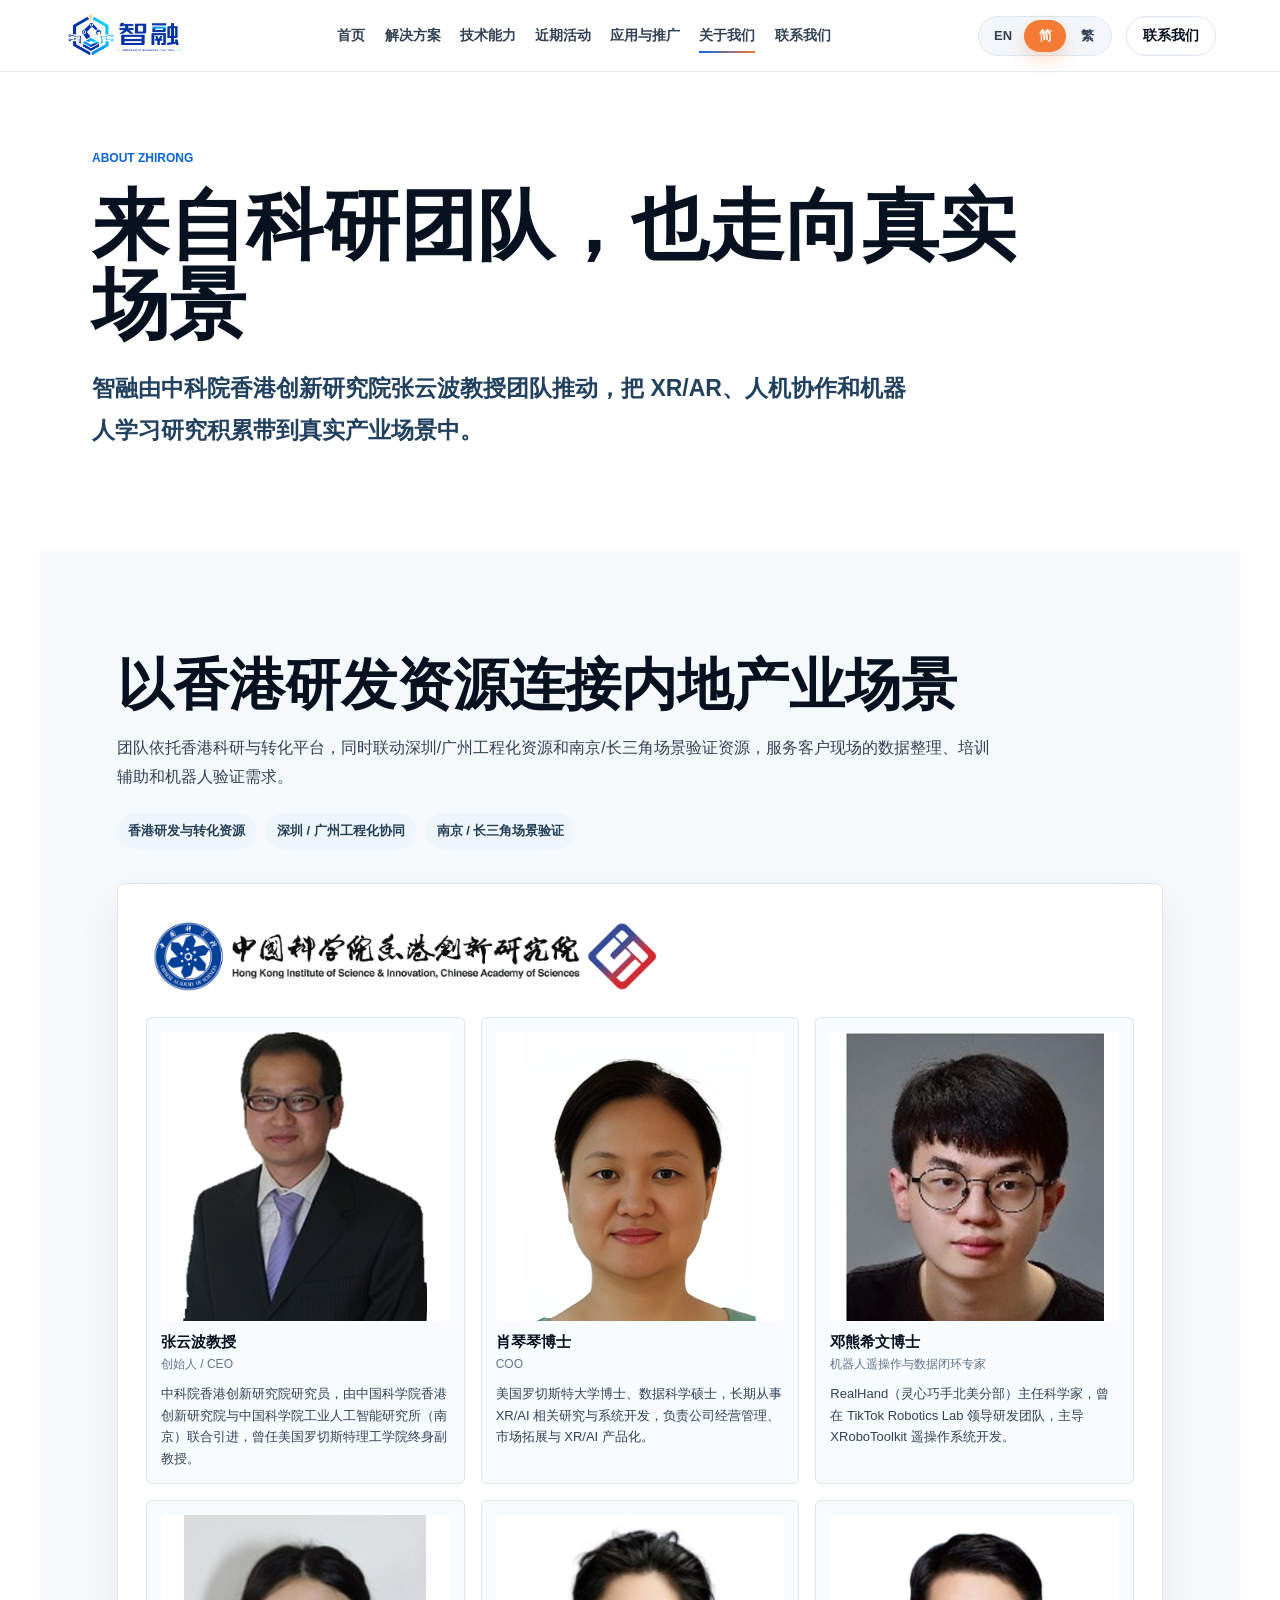
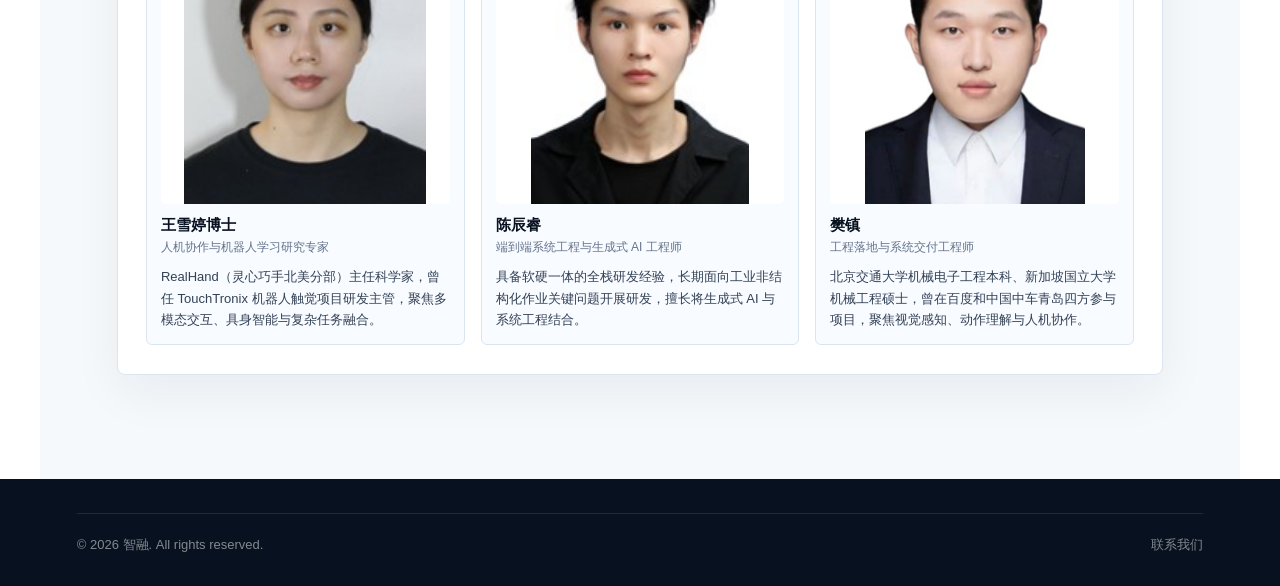
==== commit d5df917f: "Update Yunbo Zhang title" ====
--- a/about.html
+++ b/about.html
@@ -43,7 +43,7 @@
         <div class="about-panel">
           <img src="assets/brand/hksi-logo.png" alt="中国科学院香港创新研究院" />
           <div class="team-portraits team-directory" aria-label="核心团队">
-            <article><img src="assets/team/zhang-yunbo.png" alt="张云波教授" /><strong>张云波教授</strong><span>CEO</span><p>中科院香港创新研究院研究员，由中国科学院香港创新研究院与中国科学院工业人工智能研究所（南京）联合引进，曾任美国罗切斯特理工学院终身副教授。</p></article>
+            <article><img src="assets/team/zhang-yunbo.png" alt="张云波教授" /><strong>张云波教授</strong><span>创始人 / CEO</span><p>中科院香港创新研究院研究员，由中国科学院香港创新研究院与中国科学院工业人工智能研究所（南京）联合引进，曾任美国罗切斯特理工学院终身副教授。</p></article>
             <article><img src="assets/team/xiao-qinqin.png" alt="肖琴琴博士" /><strong>肖琴琴博士</strong><span>COO</span><p>美国罗切斯特大学博士、数据科学硕士，长期从事 XR/AI 相关研究与系统开发，负责公司经营管理、市场拓展与 XR/AI 产品化。</p></article>
             <article><img src="assets/team/deng-xiongxiwen.jpg" alt="邓熊希文博士" /><strong>邓熊希文博士</strong><span>机器人遥操作与数据闭环专家</span><p>RealHand（灵心巧手北美分部）主任科学家，曾在 TikTok Robotics Lab 领导研发团队，主导 XRoboToolkit 遥操作系统开发。</p></article>
             <article><img src="assets/team/wang-xueting.jpg" alt="王雪婷博士" /><strong>王雪婷博士</strong><span>人机协作与机器人学习研究专家</span><p>RealHand（灵心巧手北美分部）主任科学家，曾任 TouchTronix 机器人触觉项目研发主管，聚焦多模态交互、具身智能与复杂任务融合。</p></article>
